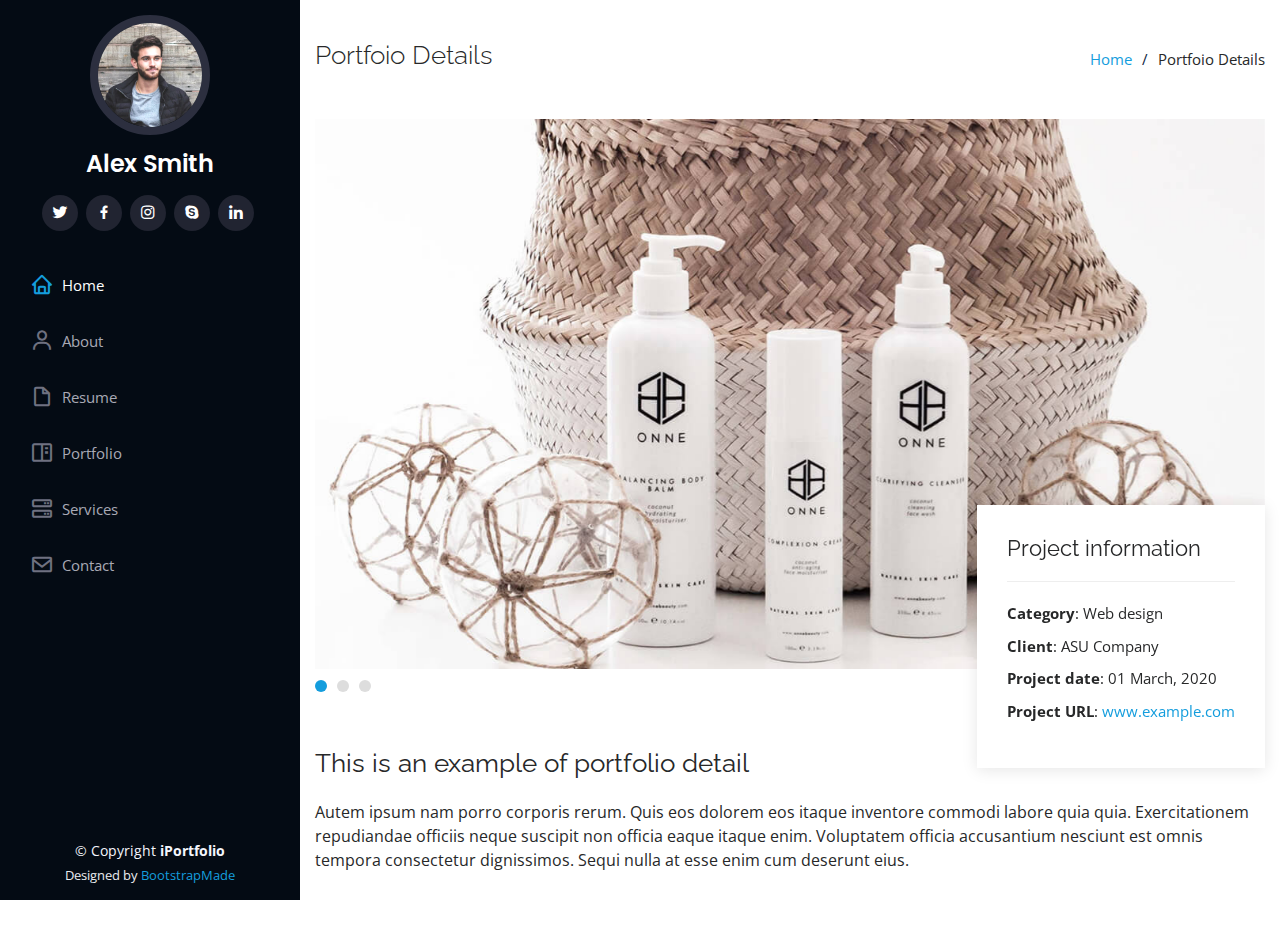
==== portfolio-details.html @ 8ed44d85 "Add files via upload" ====
<!DOCTYPE html>
<html lang="en">

<head>
  <meta charset="utf-8">
  <meta content="width=device-width, initial-scale=1.0" name="viewport">

  <title>Portfolio Details - iPortfolio Bootstrap Template</title>
  <meta content="" name="descriptison">
  <meta content="" name="keywords">

  <!-- Favicons -->
  <link href="assets/img/favicon.png" rel="icon">
  <link href="assets/img/apple-touch-icon.png" rel="apple-touch-icon">

  <!-- Google Fonts -->
  <link href="https://fonts.googleapis.com/css?family=Open+Sans:300,300i,400,400i,600,600i,700,700i|Raleway:300,300i,400,400i,500,500i,600,600i,700,700i|Poppins:300,300i,400,400i,500,500i,600,600i,700,700i" rel="stylesheet">

  <!-- Vendor CSS Files -->
  <link href="assets/vendor/bootstrap/css/bootstrap.min.css" rel="stylesheet">
  <link href="assets/vendor/icofont/icofont.min.css" rel="stylesheet">
  <link href="assets/vendor/boxicons/css/boxicons.min.css" rel="stylesheet">
  <link href="assets/vendor/venobox/venobox.css" rel="stylesheet">
  <link href="assets/vendor/owl.carousel/assets/owl.carousel.min.css" rel="stylesheet">
  <link href="assets/vendor/aos/aos.css" rel="stylesheet">

  <!-- Template Main CSS File -->
  <link href="assets/css/style.css" rel="stylesheet">

  <!-- =======================================================
  * Template Name: iPortfolio - v1.2.1
  * Template URL: https://bootstrapmade.com/iportfolio-bootstrap-portfolio-websites-template/
  * Author: BootstrapMade.com
  * License: https://bootstrapmade.com/license/
  ======================================================== -->
</head>

<body>

  <!-- ======= Mobile nav toggle button ======= -->
  <button type="button" class="mobile-nav-toggle d-xl-none"><i class="icofont-navigation-menu"></i></button>

  <!-- ======= Header ======= -->
  <header id="header">
    <div class="d-flex flex-column">

      <div class="profile">
        <img src="assets/img/profile-img.jpg" alt="" class="img-fluid rounded-circle">
        <h1 class="text-light"><a href="index.html">Alex Smith</a></h1>
        <div class="social-links mt-3 text-center">
          <a href="#" class="twitter"><i class="bx bxl-twitter"></i></a>
          <a href="#" class="facebook"><i class="bx bxl-facebook"></i></a>
          <a href="#" class="instagram"><i class="bx bxl-instagram"></i></a>
          <a href="#" class="google-plus"><i class="bx bxl-skype"></i></a>
          <a href="#" class="linkedin"><i class="bx bxl-linkedin"></i></a>
        </div>
      </div>

      <nav class="nav-menu">
        <ul>
          <li class="active"><a href="index.html"><i class="bx bx-home"></i> <span>Home</span></a></li>
          <li><a href="#about"><i class="bx bx-user"></i> <span>About</span></a></li>
          <li><a href="#resume"><i class="bx bx-file-blank"></i> <span>Resume</span></a></li>
          <li><a href="#portfolio"><i class="bx bx-book-content"></i> Portfolio</a></li>
          <li><a href="#services"><i class="bx bx-server"></i> Services</a></li>
          <li><a href="#contact"><i class="bx bx-envelope"></i> Contact</a></li>

        </ul>
      </nav><!-- .nav-menu -->
      <button type="button" class="mobile-nav-toggle d-xl-none"><i class="icofont-navigation-menu"></i></button>

    </div>
  </header><!-- End Header -->

  <main id="main">

    <!-- ======= Breadcrumbs ======= -->
    <section id="breadcrumbs" class="breadcrumbs">
      <div class="container">

        <div class="d-flex justify-content-between align-items-center">
          <h2>Portfoio Details</h2>
          <ol>
            <li><a href="index.html">Home</a></li>
            <li>Portfoio Details</li>
          </ol>
        </div>

      </div>
    </section><!-- End Breadcrumbs -->

    <!-- ======= Portfolio Details Section ======= -->
    <section id="portfolio-details" class="portfolio-details">
      <div class="container">

        <div class="portfolio-details-container">

          <div class="owl-carousel portfolio-details-carousel">
            <img src="assets/img/portfolio-details-1.jpg" class="img-fluid" alt="">
            <img src="assets/img/portfolio-details-2.jpg" class="img-fluid" alt="">
            <img src="assets/img/portfolio-details-3.jpg" class="img-fluid" alt="">
          </div>

          <div class="portfolio-info">
            <h3>Project information</h3>
            <ul>
              <li><strong>Category</strong>: Web design</li>
              <li><strong>Client</strong>: ASU Company</li>
              <li><strong>Project date</strong>: 01 March, 2020</li>
              <li><strong>Project URL</strong>: <a href="#">www.example.com</a></li>
            </ul>
          </div>

        </div>

        <div class="portfolio-description">
          <h2>This is an example of portfolio detail</h2>
          <p>
            Autem ipsum nam porro corporis rerum. Quis eos dolorem eos itaque inventore commodi labore quia quia. Exercitationem repudiandae officiis neque suscipit non officia eaque itaque enim. Voluptatem officia accusantium nesciunt est omnis tempora consectetur dignissimos. Sequi nulla at esse enim cum deserunt eius.
          </p>
        </div>

      </div>
    </section><!-- End Portfolio Details Section -->

  </main><!-- End #main -->

  <!-- ======= Footer ======= -->
  <footer id="footer">
    <div class="container">
      <div class="copyright">
        &copy; Copyright <strong><span>iPortfolio</span></strong>
      </div>
      <div class="credits">
        <!-- All the links in the footer should remain intact. -->
        <!-- You can delete the links only if you purchased the pro version. -->
        <!-- Licensing information: https://bootstrapmade.com/license/ -->
        <!-- Purchase the pro version with working PHP/AJAX contact form: https://bootstrapmade.com/iportfolio-bootstrap-portfolio-websites-template/ -->
        Designed by <a href="https://bootstrapmade.com/">BootstrapMade</a>
      </div>
    </div>
  </footer><!-- End  Footer -->

  <a href="#" class="back-to-top"><i class="icofont-simple-up"></i></a>

  <!-- Vendor JS Files -->
  <script src="assets/vendor/jquery/jquery.min.js"></script>
  <script src="assets/vendor/bootstrap/js/bootstrap.bundle.min.js"></script>
  <script src="assets/vendor/jquery.easing/jquery.easing.min.js"></script>
  <script src="assets/vendor/php-email-form/validate.js"></script>
  <script src="assets/vendor/waypoints/jquery.waypoints.min.js"></script>
  <script src="assets/vendor/counterup/counterup.min.js"></script>
  <script src="assets/vendor/isotope-layout/isotope.pkgd.min.js"></script>
  <script src="assets/vendor/venobox/venobox.min.js"></script>
  <script src="assets/vendor/owl.carousel/owl.carousel.min.js"></script>
  <script src="assets/vendor/typed.js/typed.min.js"></script>
  <script src="assets/vendor/aos/aos.js"></script>

  <!-- Template Main JS File -->
  <script src="assets/js/main.js"></script>

</body>

</html>
---- assets/vendor/venobox/venobox.css ----
/* ------ venobox.css --------*/
.vbox-overlay *, .vbox-overlay *:before, .vbox-overlay *:after{
    -webkit-backface-visibility: hidden;
    -webkit-box-sizing:border-box;
    -moz-box-sizing:border-box;
    box-sizing:border-box;
}
.vbox-overlay * { 
    -webkit-backface-visibility: visible;
    backface-visibility: visible;
}
.vbox-overlay{
    display: -webkit-flex;
    display: flex;
    -webkit-flex-direction: column;
    flex-direction: column;
    -webkit-justify-content: center;
    justify-content: center;
    -webkit-align-items: center;
    align-items: center;
    position: fixed;
    left: 0;
    top: 0;
    bottom: 0;
    right: 0;
    z-index: 1040;
    -webkit-transform:translateZ(1000px);
    transform: translateZ(1000px);
    transform-style: preserve-3d;
}

/* ----- navigation ----- */
.vbox-title{
    width: 100%;
    height: 40px;
    float: left;
    text-align: center;
    line-height: 28px;
    font-size: 12px;
    padding: 6px 40px;
    overflow: hidden;
    position: fixed;
    display: none;
    left: 0;
    z-index: 1050;
}
.vbox-close{
    cursor: pointer;
    position: fixed;
    top: -1px;
    right: 0;
    width: 50px;
    height: 40px;
    padding: 6px;
    display: block;
    background-position:10px center;
    overflow: hidden;
    font-size: 24px;
    line-height: 1;
    text-align: center;
    z-index: 1050;
}
.vbox-num{
    cursor: pointer;
    position: fixed;
    left: 0;
    height: 40px;
    display: block;
    overflow: hidden;
    line-height: 28px;
    font-size: 12px;
    padding: 6px 10px;
    display: none;
    z-index: 1050;
}
/* ----- navigation ARROWS ----- */
.vbox-next, .vbox-prev{
    position: fixed;
    top: 50%;
    margin-top: -15px;
    overflow: hidden;
    cursor: pointer;
    display: block;
    width: 45px;
    height: 45px;
    z-index: 1050;
}
.vbox-next span, .vbox-prev span{
    position: relative;
    width: 20px;
    height: 20px;
    border: 2px solid transparent;
    border-top-color: #B6B6B6;
    border-right-color: #B6B6B6;
    text-indent: -100px;
    position: absolute;
    top: 8px;
    display: block;
}
.vbox-prev{
    left: 15px;
}
.vbox-next{
    right: 15px;
}
.vbox-prev span{
    left: 10px;
    -ms-transform: rotate(-135deg);
    -webkit-transform: rotate(-135deg);
    transform: rotate(-135deg);
}
.vbox-next span{
    -ms-transform: rotate(45deg);
    -webkit-transform: rotate(45deg);
    transform: rotate(45deg);
    right: 10px;
}
/* ------- inline window ------ */
.vbox-inline{
    width: 420px;
    height: 315px;
    height: 70vh;
    padding: 10px;
    background: #fff;
    margin: 0 auto;
    overflow: auto;
    text-align: left;
}
/* ------- Video & iFrames window ------ */
.venoframe{
    max-width: 100%;
    width: 100%;
    border: none;
    width: 100%;
    height: 260px;
    height: 70vh;
}
.venoframe.vbvid{
    height: 260px;
}
@media (min-width: 768px) {
    .venoframe, .vbox-inline{
        width: 90%;
        height: 360px;
        height: 70vh;
    }
    .venoframe.vbvid{
        width: 640px;
        height: 360px;
    }
}
@media (min-width: 992px) {
    .venoframe, .vbox-inline{
        max-width: 1200px;
        width: 80%;
        height: 540px;
        height: 70vh;
    }
    .venoframe.vbvid{
        width: 960px;
        height: 540px;
    }
}
/* 
Please do NOT edit this part! 
or at least read this note: http://i.imgur.com/7C0ws9e.gif
*/
.vbox-open{
    overflow: hidden;
}
.vbox-container{
    position: absolute;
    left: 0;
    right: 0;
    top: 0;
    bottom: 0;
    overflow-x: hidden;
    overflow-y: scroll;
    overflow-scrolling: touch;
    -webkit-overflow-scrolling: touch;
    z-index: 20;
    max-height: 100%;

}

.vbox-content{
    text-align: center;
    float: left;
    width: 100%;
    position: relative;
    overflow: hidden;
    padding: 20px 4%;
}
.vbox-container img{
    max-width: 100%;
    height: auto;
}
.vbox-figlio{
    box-shadow: 0 0 12px rgba(0,0,0,0.19), 0 6px 6px rgba(0,0,0,0.23);
    max-width: 100%;
    text-align: initial;
}
img.vbox-figlio{
    -webkit-user-select: none;
-khtml-user-select: none;
-moz-user-select: none;
-o-user-select: none;
user-select: none;
}
.vbox-content.swipe-left{
    margin-left: -200px !important;
}
.vbox-content.swipe-right{
    margin-left: 200px !important;
}
.vbox-animated{
    webkit-transition: margin 300ms ease-out;
    transition: margin 300ms ease-out;
}

/* ---------- preloader ----------
 * SPINKIT 
 * http://tobiasahlin.com/spinkit/
-------------------------------- */
.sk-double-bounce,.sk-rotating-plane{width:40px;height:40px;margin:40px auto}.sk-rotating-plane{background-color:#333;-webkit-animation:sk-rotatePlane 1.2s infinite ease-in-out;animation:sk-rotatePlane 1.2s infinite ease-in-out}@-webkit-keyframes sk-rotatePlane{0%{-webkit-transform:perspective(120px) rotateX(0) rotateY(0);transform:perspective(120px) rotateX(0) rotateY(0)}50%{-webkit-transform:perspective(120px) rotateX(-180.1deg) rotateY(0);transform:perspective(120px) rotateX(-180.1deg) rotateY(0)}100%{-webkit-transform:perspective(120px) rotateX(-180deg) rotateY(-179.9deg);transform:perspective(120px) rotateX(-180deg) rotateY(-179.9deg)}}@keyframes sk-rotatePlane{0%{-webkit-transform:perspective(120px) rotateX(0) rotateY(0);transform:perspective(120px) rotateX(0) rotateY(0)}50%{-webkit-transform:perspective(120px) rotateX(-180.1deg) rotateY(0);transform:perspective(120px) rotateX(-180.1deg) rotateY(0)}100%{-webkit-transform:perspective(120px) rotateX(-180deg) rotateY(-179.9deg);transform:perspective(120px) rotateX(-180deg) rotateY(-179.9deg)}}.sk-double-bounce{position:relative}.sk-double-bounce .sk-child{width:100%;height:100%;border-radius:50%;background-color:#333;opacity:.6;position:absolute;top:0;left:0;-webkit-animation:sk-doubleBounce 2s infinite ease-in-out;animation:sk-doubleBounce 2s infinite ease-in-out}.sk-chasing-dots .sk-child,.sk-spinner-pulse,.sk-three-bounce .sk-child{background-color:#333;border-radius:100%}.sk-double-bounce .sk-double-bounce2{-webkit-animation-delay:-1s;animation-delay:-1s}@-webkit-keyframes sk-doubleBounce{0%,100%{-webkit-transform:scale(0);transform:scale(0)}50%{-webkit-transform:scale(1);transform:scale(1)}}@keyframes sk-doubleBounce{0%,100%{-webkit-transform:scale(0);transform:scale(0)}50%{-webkit-transform:scale(1);transform:scale(1)}}.sk-wave{margin:40px auto;width:50px;height:40px;text-align:center;font-size:10px}.sk-wave .sk-rect{background-color:#333;height:100%;width:6px;display:inline-block;-webkit-animation:sk-waveStretchDelay 1.2s infinite ease-in-out;animation:sk-waveStretchDelay 1.2s infinite ease-in-out}.sk-wave .sk-rect1{-webkit-animation-delay:-1.2s;animation-delay:-1.2s}.sk-wave .sk-rect2{-webkit-animation-delay:-1.1s;animation-delay:-1.1s}.sk-wave .sk-rect3{-webkit-animation-delay:-1s;animation-delay:-1s}.sk-wave .sk-rect4{-webkit-animation-delay:-.9s;animation-delay:-.9s}.sk-wave .sk-rect5{-webkit-animation-delay:-.8s;animation-delay:-.8s}@-webkit-keyframes sk-waveStretchDelay{0%,100%,40%{-webkit-transform:scaleY(.4);transform:scaleY(.4)}20%{-webkit-transform:scaleY(1);transform:scaleY(1)}}@keyframes sk-waveStretchDelay{0%,100%,40%{-webkit-transform:scaleY(.4);transform:scaleY(.4)}20%{-webkit-transform:scaleY(1);transform:scaleY(1)}}.sk-wandering-cubes{margin:40px auto;width:40px;height:40px;position:relative}.sk-wandering-cubes .sk-cube{background-color:#333;width:10px;height:10px;position:absolute;top:0;left:0;-webkit-animation:sk-wanderingCube 1.8s ease-in-out -1.8s infinite both;animation:sk-wanderingCube 1.8s ease-in-out -1.8s infinite both}.sk-chasing-dots,.sk-spinner-pulse{width:40px;height:40px;margin:40px auto}.sk-wandering-cubes .sk-cube2{-webkit-animation-delay:-.9s;animation-delay:-.9s}@-webkit-keyframes sk-wanderingCube{0%{-webkit-transform:rotate(0);transform:rotate(0)}25%{-webkit-transform:translateX(30px) rotate(-90deg) scale(.5);transform:translateX(30px) rotate(-90deg) scale(.5)}50%{-webkit-transform:translateX(30px) translateY(30px) rotate(-179deg);transform:translateX(30px) translateY(30px) rotate(-179deg)}50.1%{-webkit-transform:translateX(30px) translateY(30px) rotate(-180deg);transform:translateX(30px) translateY(30px) rotate(-180deg)}75%{-webkit-transform:translateX(0) translateY(30px) rotate(-270deg) scale(.5);transform:translateX(0) translateY(30px) rotate(-270deg) scale(.5)}100%{-webkit-transform:rotate(-360deg);transform:rotate(-360deg)}}@keyframes sk-wanderingCube{0%{-webkit-transform:rotate(0);transform:rotate(0)}25%{-webkit-transform:translateX(30px) rotate(-90deg) scale(.5);transform:translateX(30px) rotate(-90deg) scale(.5)}50%{-webkit-transform:translateX(30px) translateY(30px) rotate(-179deg);transform:translateX(30px) translateY(30px) rotate(-179deg)}50.1%{-webkit-transform:translateX(30px) translateY(30px) rotate(-180deg);transform:translateX(30px) translateY(30px) rotate(-180deg)}75%{-webkit-transform:translateX(0) translateY(30px) rotate(-270deg) scale(.5);transform:translateX(0) translateY(30px) rotate(-270deg) scale(.5)}100%{-webkit-transform:rotate(-360deg);transform:rotate(-360deg)}}.sk-spinner-pulse{-webkit-animation:sk-pulseScaleOut 1s infinite ease-in-out;animation:sk-pulseScaleOut 1s infinite ease-in-out}@-webkit-keyframes sk-pulseScaleOut{0%{-webkit-transform:scale(0);transform:scale(0)}100%{-webkit-transform:scale(1);transform:scale(1);opacity:0}}@keyframes sk-pulseScaleOut{0%{-webkit-transform:scale(0);transform:scale(0)}100%{-webkit-transform:scale(1);transform:scale(1);opacity:0}}.sk-chasing-dots{position:relative;text-align:center;-webkit-animation:sk-chasingDotsRotate 2s infinite linear;animation:sk-chasingDotsRotate 2s infinite linear}.sk-chasing-dots .sk-child{width:60%;height:60%;display:inline-block;position:absolute;top:0;-webkit-animation:sk-chasingDotsBounce 2s infinite ease-in-out;animation:sk-chasingDotsBounce 2s infinite ease-in-out}.sk-chasing-dots .sk-dot2{top:auto;bottom:0;-webkit-animation-delay:-1s;animation-delay:-1s}@-webkit-keyframes sk-chasingDotsRotate{100%{-webkit-transform:rotate(360deg);transform:rotate(360deg)}}@keyframes sk-chasingDotsRotate{100%{-webkit-transform:rotate(360deg);transform:rotate(360deg)}}@-webkit-keyframes sk-chasingDotsBounce{0%,100%{-webkit-transform:scale(0);transform:scale(0)}50%{-webkit-transform:scale(1);transform:scale(1)}}@keyframes sk-chasingDotsBounce{0%,100%{-webkit-transform:scale(0);transform:scale(0)}50%{-webkit-transform:scale(1);transform:scale(1)}}.sk-three-bounce{margin:40px auto;width:80px;text-align:center}.sk-three-bounce .sk-child{width:20px;height:20px;display:inline-block;-webkit-animation:sk-three-bounce 1.4s ease-in-out 0s infinite both;animation:sk-three-bounce 1.4s ease-in-out 0s infinite both}.sk-circle .sk-child:before,.sk-fading-circle .sk-circle:before{display:block;border-radius:100%;content:'';background-color:#333}.sk-three-bounce .sk-bounce1{-webkit-animation-delay:-.32s;animation-delay:-.32s}.sk-three-bounce .sk-bounce2{-webkit-animation-delay:-.16s;animation-delay:-.16s}@-webkit-keyframes sk-three-bounce{0%,100%,80%{-webkit-transform:scale(0);transform:scale(0)}40%{-webkit-transform:scale(1);transform:scale(1)}}@keyframes sk-three-bounce{0%,100%,80%{-webkit-transform:scale(0);transform:scale(0)}40%{-webkit-transform:scale(1);transform:scale(1)}}.sk-circle{margin:40px auto;width:40px;height:40px;position:relative}.sk-circle .sk-child{width:100%;height:100%;position:absolute;left:0;top:0}.sk-circle .sk-child:before{margin:0 auto;width:15%;height:15%;-webkit-animation:sk-circleBounceDelay 1.2s infinite ease-in-out both;animation:sk-circleBounceDelay 1.2s infinite ease-in-out both}.sk-circle .sk-circle2{-webkit-transform:rotate(30deg);-ms-transform:rotate(30deg);transform:rotate(30deg)}.sk-circle .sk-circle3{-webkit-transform:rotate(60deg);-ms-transform:rotate(60deg);transform:rotate(60deg)}.sk-circle .sk-circle4{-webkit-transform:rotate(90deg);-ms-transform:rotate(90deg);transform:rotate(90deg)}.sk-circle .sk-circle5{-webkit-transform:rotate(120deg);-ms-transform:rotate(120deg);transform:rotate(120deg)}.sk-circle .sk-circle6{-webkit-transform:rotate(150deg);-ms-transform:rotate(150deg);transform:rotate(150deg)}.sk-circle .sk-circle7{-webkit-transform:rotate(180deg);-ms-transform:rotate(180deg);transform:rotate(180deg)}.sk-circle .sk-circle8{-webkit-transform:rotate(210deg);-ms-transform:rotate(210deg);transform:rotate(210deg)}.sk-circle .sk-circle9{-webkit-transform:rotate(240deg);-ms-transform:rotate(240deg);transform:rotate(240deg)}.sk-circle .sk-circle10{-webkit-transform:rotate(270deg);-ms-transform:rotate(270deg);transform:rotate(270deg)}.sk-circle .sk-circle11{-webkit-transform:rotate(300deg);-ms-transform:rotate(300deg);transform:rotate(300deg)}.sk-circle .sk-circle12{-webkit-transform:rotate(330deg);-ms-transform:rotate(330deg);transform:rotate(330deg)}.sk-circle .sk-circle2:before{-webkit-animation-delay:-1.1s;animation-delay:-1.1s}.sk-circle .sk-circle3:before{-webkit-animation-delay:-1s;animation-delay:-1s}.sk-circle .sk-circle4:before{-webkit-animation-delay:-.9s;animation-delay:-.9s}.sk-circle .sk-circle5:before{-webkit-animation-delay:-.8s;animation-delay:-.8s}.sk-circle .sk-circle6:before{-webkit-animation-delay:-.7s;animation-delay:-.7s}.sk-circle .sk-circle7:before{-webkit-animation-delay:-.6s;animation-delay:-.6s}.sk-circle .sk-circle8:before{-webkit-animation-delay:-.5s;animation-delay:-.5s}.sk-circle .sk-circle9:before{-webkit-animation-delay:-.4s;animation-delay:-.4s}.sk-circle .sk-circle10:before{-webkit-animation-delay:-.3s;animation-delay:-.3s}.sk-circle .sk-circle11:before{-webkit-animation-delay:-.2s;animation-delay:-.2s}.sk-circle .sk-circle12:before{-webkit-animation-delay:-.1s;animation-delay:-.1s}@-webkit-keyframes sk-circleBounceDelay{0%,100%,80%{-webkit-transform:scale(0);transform:scale(0)}40%{-webkit-transform:scale(1);transform:scale(1)}}@keyframes sk-circleBounceDelay{0%,100%,80%{-webkit-transform:scale(0);transform:scale(0)}40%{-webkit-transform:scale(1);transform:scale(1)}}.sk-cube-grid{width:40px;height:40px;margin:40px auto}.sk-cube-grid .sk-cube{width:33.33%;height:33.33%;background-color:#333;float:left;-webkit-animation:sk-cubeGridScaleDelay 1.3s infinite ease-in-out;animation:sk-cubeGridScaleDelay 1.3s infinite ease-in-out}.sk-cube-grid .sk-cube1{-webkit-animation-delay:.2s;animation-delay:.2s}.sk-cube-grid .sk-cube2{-webkit-animation-delay:.3s;animation-delay:.3s}.sk-cube-grid .sk-cube3{-webkit-animation-delay:.4s;animation-delay:.4s}.sk-cube-grid .sk-cube4{-webkit-animation-delay:.1s;animation-delay:.1s}.sk-cube-grid .sk-cube5{-webkit-animation-delay:.2s;animation-delay:.2s}.sk-cube-grid .sk-cube6{-webkit-animation-delay:.3s;animation-delay:.3s}.sk-cube-grid .sk-cube7{-webkit-animation-delay:0ms;animation-delay:0ms}.sk-cube-grid .sk-cube8{-webkit-animation-delay:.1s;animation-delay:.1s}.sk-cube-grid .sk-cube9{-webkit-animation-delay:.2s;animation-delay:.2s}@-webkit-keyframes sk-cubeGridScaleDelay{0%,100%,70%{-webkit-transform:scale3D(1,1,1);transform:scale3D(1,1,1)}35%{-webkit-transform:scale3D(0,0,1);transform:scale3D(0,0,1)}}@keyframes sk-cubeGridScaleDelay{0%,100%,70%{-webkit-transform:scale3D(1,1,1);transform:scale3D(1,1,1)}35%{-webkit-transform:scale3D(0,0,1);transform:scale3D(0,0,1)}}.sk-fading-circle{margin:40px auto;width:40px;height:40px;position:relative}.sk-fading-circle .sk-circle{width:100%;height:100%;position:absolute;left:0;top:0}.sk-fading-circle .sk-circle:before{margin:0 auto;width:15%;height:15%;-webkit-animation:sk-circleFadeDelay 1.2s infinite ease-in-out both;animation:sk-circleFadeDelay 1.2s infinite ease-in-out both}.sk-fading-circle .sk-circle2{-webkit-transform:rotate(30deg);-ms-transform:rotate(30deg);transform:rotate(30deg)}.sk-fading-circle .sk-circle3{-webkit-transform:rotate(60deg);-ms-transform:rotate(60deg);transform:rotate(60deg)}.sk-fading-circle .sk-circle4{-webkit-transform:rotate(90deg);-ms-transform:rotate(90deg);transform:rotate(90deg)}.sk-fading-circle .sk-circle5{-webkit-transform:rotate(120deg);-ms-transform:rotate(120deg);transform:rotate(120deg)}.sk-fading-circle .sk-circle6{-webkit-transform:rotate(150deg);-ms-transform:rotate(150deg);transform:rotate(150deg)}.sk-fading-circle .sk-circle7{-webkit-transform:rotate(180deg);-ms-transform:rotate(180deg);transform:rotate(180deg)}.sk-fading-circle .sk-circle8{-webkit-transform:rotate(210deg);-ms-transform:rotate(210deg);transform:rotate(210deg)}.sk-fading-circle .sk-circle9{-webkit-transform:rotate(240deg);-ms-transform:rotate(240deg);transform:rotate(240deg)}.sk-fading-circle .sk-circle10{-webkit-transform:rotate(270deg);-ms-transform:rotate(270deg);transform:rotate(270deg)}.sk-fading-circle .sk-circle11{-webkit-transform:rotate(300deg);-ms-transform:rotate(300deg);transform:rotate(300deg)}.sk-fading-circle .sk-circle12{-webkit-transform:rotate(330deg);-ms-transform:rotate(330deg);transform:rotate(330deg)}.sk-fading-circle .sk-circle2:before{-webkit-animation-delay:-1.1s;animation-delay:-1.1s}.sk-fading-circle .sk-circle3:before{-webkit-animation-delay:-1s;animation-delay:-1s}.sk-fading-circle .sk-circle4:before{-webkit-animation-delay:-.9s;animation-delay:-.9s}.sk-fading-circle .sk-circle5:before{-webkit-animation-delay:-.8s;animation-delay:-.8s}.sk-fading-circle .sk-circle6:before{-webkit-animation-delay:-.7s;animation-delay:-.7s}.sk-fading-circle .sk-circle7:before{-webkit-animation-delay:-.6s;animation-delay:-.6s}.sk-fading-circle .sk-circle8:before{-webkit-animation-delay:-.5s;animation-delay:-.5s}.sk-fading-circle .sk-circle9:before{-webkit-animation-delay:-.4s;animation-delay:-.4s}.sk-fading-circle .sk-circle10:before{-webkit-animation-delay:-.3s;animation-delay:-.3s}.sk-fading-circle .sk-circle11:before{-webkit-animation-delay:-.2s;animation-delay:-.2s}.sk-fading-circle .sk-circle12:before{-webkit-animation-delay:-.1s;animation-delay:-.1s}@-webkit-keyframes sk-circleFadeDelay{0%,100%,39%{opacity:0}40%{opacity:1}}@keyframes sk-circleFadeDelay{0%,100%,39%{opacity:0}40%{opacity:1}}.sk-folding-cube{margin:40px auto;width:40px;height:40px;position:relative;-webkit-transform:rotateZ(45deg);transform:rotateZ(45deg)}.sk-folding-cube .sk-cube{float:left;width:50%;height:50%;position:relative;-webkit-transform:scale(1.1);-ms-transform:scale(1.1);transform:scale(1.1)}.sk-folding-cube .sk-cube:before{content:'';position:absolute;top:0;left:0;width:100%;height:100%;background-color:#333;-webkit-animation:sk-foldCubeAngle 2.4s infinite linear both;animation:sk-foldCubeAngle 2.4s infinite linear both;-webkit-transform-origin:100% 100%;-ms-transform-origin:100% 100%;transform-origin:100% 100%}.sk-folding-cube .sk-cube2{-webkit-transform:scale(1.1) rotateZ(90deg);transform:scale(1.1) rotateZ(90deg)}.sk-folding-cube .sk-cube3{-webkit-transform:scale(1.1) rotateZ(180deg);transform:scale(1.1) rotateZ(180deg)}.sk-folding-cube .sk-cube4{-webkit-transform:scale(1.1) rotateZ(270deg);transform:scale(1.1) rotateZ(270deg)}.sk-folding-cube .sk-cube2:before{-webkit-animation-delay:.3s;animation-delay:.3s}.sk-folding-cube .sk-cube3:before{-webkit-animation-delay:.6s;animation-delay:.6s}.sk-folding-cube .sk-cube4:before{-webkit-animation-delay:.9s;animation-delay:.9s}@-webkit-keyframes sk-foldCubeAngle{0%,10%{-webkit-transform:perspective(140px) rotateX(-180deg);transform:perspective(140px) rotateX(-180deg);opacity:0}25%,75%{-webkit-transform:perspective(140px) rotateX(0);transform:perspective(140px) rotateX(0);opacity:1}100%,90%{-webkit-transform:perspective(140px) rotateY(180deg);transform:perspective(140px) rotateY(180deg);opacity:0}}@keyframes sk-foldCubeAngle{0%,10%{-webkit-transform:perspective(140px) rotateX(-180deg);transform:perspective(140px) rotateX(-180deg);opacity:0}25%,75%{-webkit-transform:perspective(140px) rotateX(0);transform:perspective(140px) rotateX(0);opacity:1}100%,90%{-webkit-transform:perspective(140px) rotateY(180deg);transform:perspective(140px) rotateY(180deg);opacity:0}}
---- assets/css/style.css ----
/**
* Template Name: iPortfolio - v1.2.1
* Template URL: https://bootstrapmade.com/iportfolio-bootstrap-portfolio-websites-template/
* Author: BootstrapMade.com
* License: https://bootstrapmade.com/license/
*/

/*--------------------------------------------------------------
# General
--------------------------------------------------------------*/
body {
  font-family: "Open Sans", sans-serif;
  color: #272829;
}

a {
  color: #149ddd;
}

a:hover {
  color: #37b3ed;
  text-decoration: none;
}

h1, h2, h3, h4, h5, h6 {
  font-family: "Raleway", sans-serif;
}

/*--------------------------------------------------------------
# Back to top button
--------------------------------------------------------------*/
.back-to-top {
  position: fixed;
  display: none;
  width: 40px;
  height: 40px;
  border-radius: 50px;
  right: 15px;
  bottom: 15px;
  background: #149ddd;
  color: #fff;
  transition: display 0.5s ease-in-out;
  z-index: 99999;
}

.back-to-top i {
  font-size: 24px;
  position: absolute;
  top: 7px;
  left: 8px;
}

.back-to-top:hover {
  color: #fff;
  background: #2eafec;
  transition: background 0.2s ease-in-out;
}

/*--------------------------------------------------------------
# Header
--------------------------------------------------------------*/
#header {
  position: fixed;
  top: 0;
  left: 0;
  bottom: 0;
  width: 300px;
  transition: all ease-in-out 0.5s;
  z-index: 9997;
  transition: all 0.5s;
  padding: 0 15px;
  background: #040b14;
  overflow-y: auto;
}

#header .profile img {
  margin: 15px auto;
  display: block;
  width: 120px;
  border: 8px solid #2c2f3f;
}

#header .profile h1 {
  font-size: 24px;
  margin: 0;
  padding: 0;
  font-weight: 600;
  -moz-text-align-last: center;
  text-align-last: center;
  font-family: "Poppins", sans-serif;
}

#header .profile h1 a, #header .profile h1 a:hover {
  color: #fff;
  text-decoration: none;
}

#header .profile .social-links a {
  font-size: 18px;
  display: inline-block;
  background: #212431;
  color: #fff;
  line-height: 1;
  padding: 8px 0;
  margin-right: 4px;
  border-radius: 50%;
  text-align: center;
  width: 36px;
  height: 36px;
  transition: 0.3s;
}

#header .profile .social-links a:hover {
  background: #149ddd;
  color: #fff;
  text-decoration: none;
}

#main {
  margin-left: 300px;
}

@media (max-width: 1199px) {
  #header {
    left: -300px;
  }
  #main {
    margin-left: 0;
  }
}

/*--------------------------------------------------------------
# Navigation Menu
--------------------------------------------------------------*/
/* Desktop Navigation */
.nav-menu {
  padding-top: 30px;
}

.nav-menu * {
  margin: 0;
  padding: 0;
  list-style: none;
}

.nav-menu > ul > li {
  position: relative;
  white-space: nowrap;
}

.nav-menu a {
  display: flex;
  align-items: center;
  color: #a8a9b4;
  padding: 12px 15px;
  margin-bottom: 8px;
  transition: 0.3s;
  font-size: 15px;
}

.nav-menu a i {
  font-size: 24px;
  padding-right: 8px;
  color: #6f7180;
}

.nav-menu a:hover, .nav-menu .active > a, .nav-menu li:hover > a {
  text-decoration: none;
  color: #fff;
}

.nav-menu a:hover i, .nav-menu .active > a i, .nav-menu li:hover > a i {
  color: #149ddd;
}

/* Mobile Navigation */
.mobile-nav-toggle {
  position: fixed;
  right: 15px;
  top: 15px;
  z-index: 9998;
  border: 0;
  background: none;
  font-size: 24px;
  transition: all 0.4s;
  outline: none !important;
  line-height: 1;
  cursor: pointer;
  text-align: right;
}

.mobile-nav-toggle i {
  color: #149ddd;
}

.mobile-nav-active {
  overflow: hidden;
}

.mobile-nav-active #header {
  left: 0;
}

.mobile-nav-active .mobile-nav-toggle i {
  color: #fff;
}

/*--------------------------------------------------------------
# Hero Section
--------------------------------------------------------------*/
#hero {
  width: 100%;
  height: 100vh;
  background: url("../img/mybg-img3.png") center center;
  background-size: cover;
}

#hero:before {
  content: "";
  background: rgba(32, 109, 216, 0.3);
  position: absolute;
  bottom: 0;
  top: 0;
  left: 0;
  right: 0;
  z-index: 1;
}

#hero .hero-container {
  position: relative;
  z-index: 2;
  min-width: 300px;
}

#hero h1 {
  margin: 0 0 10px 0;
  font-size: 64px;
  font-weight: 700;
  line-height: 56px;
  color: #fff;
}

#hero p {
  color: #fff;
  margin-bottom: 50px;
  font-size: 26px;
  font-family: "Poppins", sans-serif;
}

#hero p span {
  color: #fff;
  padding-bottom: 4px;
  letter-spacing: 1px;
  border-bottom: 3px solid #149ddd;
}

@media (min-width: 1024px) {
  #hero {
    background-attachment: fixed;
  }
}

@media (max-width: 768px) {
  #hero h1 {
    font-size: 28px;
    line-height: 36px;
  }
  #hero h2 {
    font-size: 18px;
    line-height: 24px;
    margin-bottom: 30px;
  }
}

/*--------------------------------------------------------------
# Sections General
--------------------------------------------------------------*/
section {
  padding: 60px 0;
  overflow: hidden;
}

.section-bg {
  background: #f5f8fd;
}

.section-title {
  padding-bottom: 30px;
}

.section-title h2 {
  font-size: 32px;
  font-weight: bold;
  margin-bottom: 20px;
  padding-bottom: 20px;
  position: relative;
  color: #173b6c;
}

.section-title h2::after {
  content: '';
  position: absolute;
  display: block;
  width: 50px;
  height: 3px;
  background: #149ddd;
  bottom: 0;
  left: 0;
}

.section-title p {
  margin-bottom: 0;
}

/*--------------------------------------------------------------
# About
--------------------------------------------------------------*/
.about .content h3 {
  font-weight: 700;
  font-size: 26px;
  color: #173b6c;
}

.about .content ul {
  list-style: none;
  padding: 0;
}

.about .content ul li {
  padding-bottom: 10px;
}

.about .content ul i {
  font-size: 20px;
  padding-right: 2px;
  color: #149ddd;
}

.about .content p:last-child {
  margin-bottom: 0;
}

/*--------------------------------------------------------------
# Facts
--------------------------------------------------------------*/
.facts {
  padding-bottom: 30px;
}

.facts .count-box {
  padding: 30px;
  width: 100%;
}

.facts .count-box i {
  display: block;
  font-size: 44px;
  color: #149ddd;
  float: left;
}

.facts .count-box span {
  font-size: 48px;
  line-height: 40px;
  display: block;
  font-weight: 700;
  color: #050d18;
  margin-left: 20px;
}

.facts .count-box p {
  padding: 15px 0 0 0;
  margin: 0 0 0 60px;
  font-family: "Raleway", sans-serif;
  font-size: 14px;
  color: #122f57;
}

.facts .count-box a {
  font-weight: 600;
  display: block;
  margin-top: 20px;
  color: #122f57;
  font-size: 15px;
  font-family: "Poppins", sans-serif;
  transition: ease-in-out 0.3s;
}

.facts .count-box a:hover {
  color: #1f5297;
}

/*--------------------------------------------------------------
# Akills
--------------------------------------------------------------*/
.skills .progress {
  height: 50px;
  display: block;
  background: none;
}

.skills .progress .skill {
  padding: 0;
  margin: 0 0 6px 0;
  text-transform: uppercase;
  display: block;
  font-weight: 600;
  font-family: "Poppins", sans-serif;
  color: #050d18;
}

.skills .progress .skill .val {
  float: right;
  font-style: normal;
}

.skills .progress-bar-wrap {
  background: #dce8f8;
}

.skills .progress-bar {
  width: 1px;
  height: 10px;
  transition: .9s;
  background-color: #149ddd;
}

/*--------------------------------------------------------------
# Resume
--------------------------------------------------------------*/
.resume .resume-title {
  font-size: 26px;
  font-weight: 700;
  margin-top: 20px;
  margin-bottom: 20px;
  color: #050d18;
}

.resume .resume-item {
  padding: 0 0 20px 20px;
  margin-top: -2px;
  border-left: 2px solid #1f5297;
  position: relative;
}

.resume .resume-item h4 {
  line-height: 18px;
  font-size: 18px;
  font-weight: 600;
  text-transform: uppercase;
  font-family: "Poppins", sans-serif;
  color: #050d18;
  margin-bottom: 10px;
}

.resume .resume-item h5 {
  font-size: 16px;
  background: #e4edf9;
  padding: 5px 15px;
  display: inline-block;
  font-weight: 600;
  margin-bottom: 10px;
}

.resume .resume-item ul {
  padding-left: 20px;
}

.resume .resume-item ul li {
  padding-bottom: 10px;
}

.resume .resume-item:last-child {
  padding-bottom: 0;
}

.resume .resume-item::before {
  content: "";
  position: absolute;
  width: 16px;
  height: 16px;
  border-radius: 50px;
  left: -9px;
  top: 0;
  background: #fff;
  border: 2px solid #1f5297;
}

/*--------------------------------------------------------------
# Portfolio
--------------------------------------------------------------*/
.portfolio .portfolio-item {
  margin-bottom: 30px;
}

.portfolio #portfolio-flters {
  padding: 0;
  margin: 0 auto 35px auto;
  list-style: none;
  text-align: center;
  background: #fff;
  border-radius: 50px;
  padding: 2px 15px;
}

.portfolio #portfolio-flters li {
  cursor: pointer;
  display: inline-block;
  padding: 10px 15px 8px 15px;
  font-size: 14px;
  font-weight: 600;
  line-height: 1;
  text-transform: uppercase;
  color: #272829;
  margin-bottom: 5px;
  transition: all 0.3s ease-in-out;
}

.portfolio #portfolio-flters li:hover, .portfolio #portfolio-flters li.filter-active {
  color: #149ddd;
}

.portfolio #portfolio-flters li:last-child {
  margin-right: 0;
}

.portfolio .portfolio-wrap {
  transition: 0.3s;
  position: relative;
  overflow: hidden;
  z-index: 1;
}

.portfolio .portfolio-wrap::before {
  content: "";
  background: rgba(255, 255, 255, 0.5);
  position: absolute;
  left: 0;
  right: 0;
  top: 0;
  bottom: 0;
  transition: all ease-in-out 0.3s;
  z-index: 2;
  opacity: 0;
}

.portfolio .portfolio-wrap .portfolio-links {
  opacity: 1;
  left: 0;
  right: 0;
  bottom: -60px;
  z-index: 3;
  position: absolute;
  transition: all ease-in-out 0.3s;
  display: flex;
  justify-content: center;
}

.portfolio .portfolio-wrap .portfolio-links a {
  color: #fff;
  font-size: 28px;
  text-align: center;
  background: rgba(20, 157, 221, 0.75);
  transition: 0.3s;
  width: 50%;
}

.portfolio .portfolio-wrap .portfolio-links a:hover {
  background: rgba(20, 157, 221, 0.95);
}

.portfolio .portfolio-wrap .portfolio-links a + a {
  border-left: 1px solid #37b3ed;
}

.portfolio .portfolio-wrap:hover::before {
  top: 0;
  left: 0;
  right: 0;
  bottom: 0;
  opacity: 1;
}

.portfolio .portfolio-wrap:hover .portfolio-links {
  opacity: 1;
  bottom: 0;
}

/*--------------------------------------------------------------
# Services
--------------------------------------------------------------*/
.services .icon-box {
  margin-bottom: 20px;
}

.services .icon {
  float: left;
  display: flex;
  align-items: center;
  justify-content: center;
  width: 54px;
  height: 54px;
  background: #149ddd;
  border-radius: 50%;
  transition: 0.5s;
  border: 1px solid #149ddd;
}

.services .icon i {
  color: #fff;
  font-size: 24px;
}

.services .icon-box:hover .icon {
  background: #fff;
}

.services .icon-box:hover .icon i {
  color: #149ddd;
}

.services .title {
  margin-left: 80px;
  font-weight: 700;
  margin-bottom: 15px;
  font-size: 18px;
}

.services .title a {
  color: #343a40;
}

.services .title a:hover {
  color: #149ddd;
}

.services .description {
  margin-left: 80px;
  line-height: 24px;
  font-size: 14px;
}

/*--------------------------------------------------------------
# Testimonials
--------------------------------------------------------------*/
.testimonials .testimonial-item {
  box-sizing: content-box;
  text-align: center;
  min-height: 320px;
}

.testimonials .testimonial-item .testimonial-img {
  width: 90px;
  border-radius: 50%;
  margin: 0 auto;
}

.testimonials .testimonial-item h3 {
  font-size: 18px;
  font-weight: bold;
  margin: 10px 0 5px 0;
  color: #111;
}

.testimonials .testimonial-item h4 {
  font-size: 14px;
  color: #999;
  margin: 0;
}

.testimonials .testimonial-item .quote-icon-left, .testimonials .testimonial-item .quote-icon-right {
  color: #c3e8fa;
  font-size: 26px;
}

.testimonials .testimonial-item .quote-icon-left {
  display: inline-block;
  left: -5px;
  position: relative;
}

.testimonials .testimonial-item .quote-icon-right {
  display: inline-block;
  right: -5px;
  position: relative;
  top: 10px;
}

.testimonials .testimonial-item p {
  font-style: italic;
  margin: 0 15px 15px 15px;
  padding: 20px;
  background: #fff;
  position: relative;
  margin-bottom: 35px;
  border-radius: 6px;
  box-shadow: 0px 2px 15px rgba(0, 0, 0, 0.1);
}

.testimonials .testimonial-item p::after {
  content: "";
  width: 0;
  height: 0;
  border-top: 20px solid #fff;
  border-right: 20px solid transparent;
  border-left: 20px solid transparent;
  position: absolute;
  bottom: -20px;
  left: calc(50% - 20px);
}

.testimonials .owl-nav, .testimonials .owl-dots {
  margin-top: 5px;
  text-align: center;
}

.testimonials .owl-dot {
  display: inline-block;
  margin: 0 5px;
  width: 12px;
  height: 12px;
  border-radius: 50%;
  background-color: #ddd !important;
}

.testimonials .owl-dot.active {
  background-color: #149ddd !important;
}

@media (max-width: 767px) {
  .testimonials {
    margin: 30px 10px;
  }
}

/*--------------------------------------------------------------
# Contact
--------------------------------------------------------------*/
.contact {
  padding-bottom: 130px;
}

.contact .info {
  padding: 30px;
  background: #fff;
  width: 100%;
  box-shadow: 0 0 24px 0 rgba(0, 0, 0, 0.12);
}

.contact .info i {
  font-size: 20px;
  color: #149ddd;
  float: left;
  width: 44px;
  height: 44px;
  background: #dff3fc;
  display: flex;
  justify-content: center;
  align-items: center;
  border-radius: 50px;
  transition: all 0.3s ease-in-out;
}

.contact .info h4 {
  padding: 0 0 0 60px;
  font-size: 22px;
  font-weight: 600;
  margin-bottom: 5px;
  color: #050d18;
}

.contact .info p {
  padding: 0 0 10px 60px;
  margin-bottom: 20px;
  font-size: 14px;
  color: #173b6c;
}

.contact .info .email p {
  padding-top: 5px;
}

.contact .info .social-links {
  padding-left: 60px;
}

.contact .info .social-links a {
  font-size: 18px;
  display: inline-block;
  background: #333;
  color: #fff;
  line-height: 1;
  padding: 8px 0;
  border-radius: 50%;
  text-align: center;
  width: 36px;
  height: 36px;
  transition: 0.3s;
  margin-right: 10px;
}

.contact .info .social-links a:hover {
  background: #149ddd;
  color: #fff;
}

.contact .info .email:hover i, .contact .info .address:hover i, .contact .info .phone:hover i {
  background: #149ddd;
  color: #fff;
}

.contact .php-email-form {
  width: 100%;
  padding: 30px;
  background: #fff;
  box-shadow: 0 0 24px 0 rgba(0, 0, 0, 0.12);
}

.contact .php-email-form .form-group {
  padding-bottom: 8px;
}

.contact .php-email-form .validate {
  display: none;
  color: red;
  margin: 0 0 15px 0;
  font-weight: 400;
  font-size: 13px;
}

.contact .php-email-form .error-message {
  display: none;
  color: #fff;
  background: #ed3c0d;
  text-align: center;
  padding: 15px;
  font-weight: 600;
}

.contact .php-email-form .sent-message {
  display: none;
  color: #fff;
  background: #18d26e;
  text-align: center;
  padding: 15px;
  font-weight: 600;
}

.contact .php-email-form .loading {
  display: none;
  background: #fff;
  text-align: center;
  padding: 15px;
}

.contact .php-email-form .loading:before {
  content: "";
  display: inline-block;
  border-radius: 50%;
  width: 24px;
  height: 24px;
  margin: 0 10px -6px 0;
  border: 3px solid #18d26e;
  border-top-color: #eee;
  -webkit-animation: animate-loading 1s linear infinite;
  animation: animate-loading 1s linear infinite;
}

.contact .php-email-form input, .contact .php-email-form textarea {
  border-radius: 0;
  box-shadow: none;
  font-size: 14px;
}

.contact .php-email-form input {
  height: 44px;
}

.contact .php-email-form textarea {
  padding: 10px 12px;
}

.contact .php-email-form button[type="submit"] {
  background: #149ddd;
  border: 0;
  padding: 10px 24px;
  color: #fff;
  transition: 0.4s;
  border-radius: 4px;
}

.contact .php-email-form button[type="submit"]:hover {
  background: #37b3ed;
}

@-webkit-keyframes animate-loading {
  0% {
    transform: rotate(0deg);
  }
  100% {
    transform: rotate(360deg);
  }
}

@keyframes animate-loading {
  0% {
    transform: rotate(0deg);
  }
  100% {
    transform: rotate(360deg);
  }
}

/*--------------------------------------------------------------
# Breadcrumbs
--------------------------------------------------------------*/
.breadcrumbs {
  padding: 40px 0;
}

.breadcrumbs h2 {
  font-size: 26px;
  font-weight: 300;
}

.breadcrumbs ol {
  display: flex;
  flex-wrap: wrap;
  list-style: none;
  padding: 0;
  margin: 0;
  font-size: 15px;
}

.breadcrumbs ol li + li {
  padding-left: 10px;
}

.breadcrumbs ol li + li::before {
  display: inline-block;
  padding-right: 10px;
  color: #0e2442;
  content: "/";
}

@media (max-width: 768px) {
  .breadcrumbs .d-flex {
    display: block !important;
  }
  .breadcrumbs ol {
    display: block;
  }
  .breadcrumbs ol li {
    display: inline-block;
  }
}

/*--------------------------------------------------------------
# Portfolio Details
--------------------------------------------------------------*/
.portfolio-details {
  padding-top: 0;
}

.portfolio-details .portfolio-details-container {
  position: relative;
}

.portfolio-details .portfolio-details-carousel {
  position: relative;
  z-index: 1;
}

.portfolio-details .portfolio-details-carousel .owl-nav, .portfolio-details .portfolio-details-carousel .owl-dots {
  margin-top: 5px;
  text-align: left;
}

.portfolio-details .portfolio-details-carousel .owl-dot {
  display: inline-block;
  margin: 0 10px 0 0;
  width: 12px;
  height: 12px;
  border-radius: 50%;
  background-color: #ddd !important;
}

.portfolio-details .portfolio-details-carousel .owl-dot.active {
  background-color: #149ddd !important;
}

.portfolio-details .portfolio-info {
  padding: 30px;
  position: absolute;
  right: 0;
  bottom: -70px;
  background: #fff;
  box-shadow: 0px 2px 15px rgba(0, 0, 0, 0.1);
  z-index: 2;
}

.portfolio-details .portfolio-info h3 {
  font-size: 22px;
  font-weight: 400;
  margin-bottom: 20px;
  padding-bottom: 20px;
  border-bottom: 1px solid #eee;
}

.portfolio-details .portfolio-info ul {
  list-style: none;
  padding: 0;
  font-size: 15px;
}

.portfolio-details .portfolio-info ul li + li {
  margin-top: 10px;
}

.portfolio-details .portfolio-description {
  padding-top: 50px;
}

.portfolio-details .portfolio-description h2 {
  width: 50%;
  font-size: 26px;
  font-weight: 400;
  margin-bottom: 20px;
}

.portfolio-details .portfolio-description p {
  padding: 0;
}

@media (max-width: 768px) {
  .portfolio-details .portfolio-description h2 {
    width: 100%;
  }
  .portfolio-details .portfolio-info {
    position: static;
    margin-top: 30px;
  }
}

/*--------------------------------------------------------------
# Footer
--------------------------------------------------------------*/
#footer {
  padding: 15px;
  color: #f4f6fd;
  font-size: 14px;
  position: fixed;
  left: 0;
  bottom: 0;
  width: 300px;
  z-index: 9999;
  background: #040b14;
}

#footer .copyright {
  text-align: center;
}

#footer .credits {
  padding-top: 5px;
  text-align: center;
  font-size: 13px;
  color: #eaebf0;
}

@media (max-width: 1199px) {
  #footer {
    position: static;
    width: auto;
    padding-right: 20px 15px;
  }
}
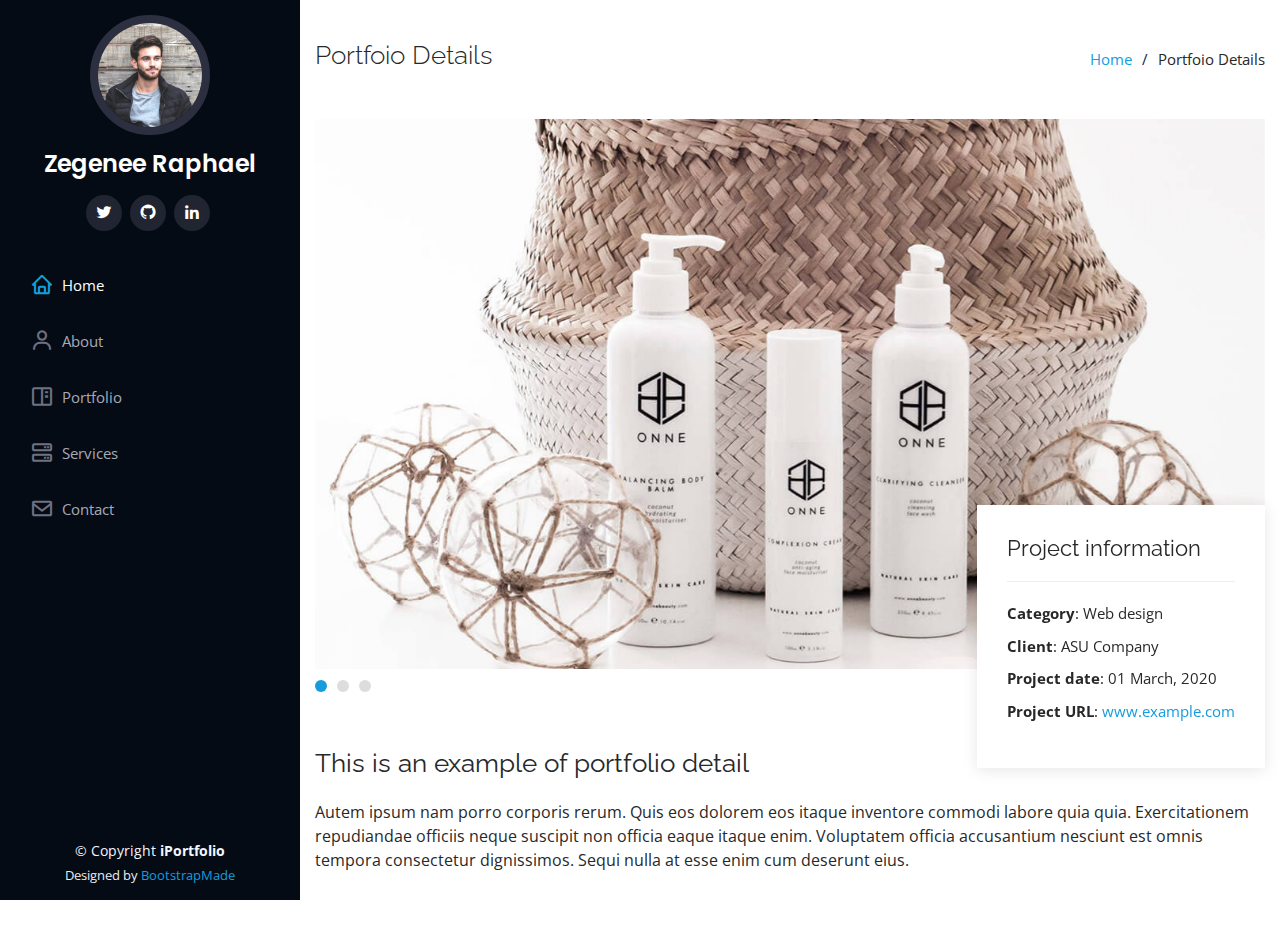
==== commit 46d02f08: "Add files via upload" ====
--- a/portfolio-details.html
+++ b/portfolio-details.html
@@ -1,164 +1,214 @@
 <!DOCTYPE html>
 <html lang="en">
-
-<head>
-  <meta charset="utf-8">
-  <meta content="width=device-width, initial-scale=1.0" name="viewport">
-
-  <title>Portfolio Details - iPortfolio Bootstrap Template</title>
-  <meta content="" name="descriptison">
-  <meta content="" name="keywords">
-
-  <!-- Favicons -->
-  <link href="assets/img/favicon.png" rel="icon">
-  <link href="assets/img/apple-touch-icon.png" rel="apple-touch-icon">
-
-  <!-- Google Fonts -->
-  <link href="https://fonts.googleapis.com/css?family=Open+Sans:300,300i,400,400i,600,600i,700,700i|Raleway:300,300i,400,400i,500,500i,600,600i,700,700i|Poppins:300,300i,400,400i,500,500i,600,600i,700,700i" rel="stylesheet">
-
-  <!-- Vendor CSS Files -->
-  <link href="assets/vendor/bootstrap/css/bootstrap.min.css" rel="stylesheet">
-  <link href="assets/vendor/icofont/icofont.min.css" rel="stylesheet">
-  <link href="assets/vendor/boxicons/css/boxicons.min.css" rel="stylesheet">
-  <link href="assets/vendor/venobox/venobox.css" rel="stylesheet">
-  <link href="assets/vendor/owl.carousel/assets/owl.carousel.min.css" rel="stylesheet">
-  <link href="assets/vendor/aos/aos.css" rel="stylesheet">
-
-  <!-- Template Main CSS File -->
-  <link href="assets/css/style.css" rel="stylesheet">
-
-  <!-- =======================================================
+  <head>
+    <meta charset="utf-8" />
+    <meta content="width=device-width, initial-scale=1.0" name="viewport" />
+
+    <title>Portfolio Details - iPortfolio Bootstrap Template</title>
+    <meta content="" name="descriptison" />
+    <meta content="" name="keywords" />
+
+    <!-- Favicons -->
+    <link href="assets/img/favicon.png" rel="icon" />
+    <link href="assets/img/apple-touch-icon.png" rel="apple-touch-icon" />
+
+    <!-- Google Fonts -->
+    <link
+      href="https://fonts.googleapis.com/css?family=Open+Sans:300,300i,400,400i,600,600i,700,700i|Raleway:300,300i,400,400i,500,500i,600,600i,700,700i|Poppins:300,300i,400,400i,500,500i,600,600i,700,700i"
+      rel="stylesheet"
+    />
+
+    <!-- Vendor CSS Files -->
+    <link
+      href="assets/vendor/bootstrap/css/bootstrap.min.css"
+      rel="stylesheet"
+    />
+    <link href="assets/vendor/icofont/icofont.min.css" rel="stylesheet" />
+    <link href="assets/vendor/boxicons/css/boxicons.min.css" rel="stylesheet" />
+    <link href="assets/vendor/venobox/venobox.css" rel="stylesheet" />
+    <link
+      href="assets/vendor/owl.carousel/assets/owl.carousel.min.css"
+      rel="stylesheet"
+    />
+    <link href="assets/vendor/aos/aos.css" rel="stylesheet" />
+
+    <!-- Template Main CSS File -->
+    <link href="assets/css/style.css" rel="stylesheet" />
+
+    <!-- =======================================================
   * Template Name: iPortfolio - v1.2.1
   * Template URL: https://bootstrapmade.com/iportfolio-bootstrap-portfolio-websites-template/
   * Author: BootstrapMade.com
   * License: https://bootstrapmade.com/license/
   ======================================================== -->
-</head>
-
-<body>
-
-  <!-- ======= Mobile nav toggle button ======= -->
-  <button type="button" class="mobile-nav-toggle d-xl-none"><i class="icofont-navigation-menu"></i></button>
-
-  <!-- ======= Header ======= -->
-  <header id="header">
-    <div class="d-flex flex-column">
-
-      <div class="profile">
-        <img src="assets/img/profile-img.jpg" alt="" class="img-fluid rounded-circle">
-        <h1 class="text-light"><a href="index.html">Alex Smith</a></h1>
-        <div class="social-links mt-3 text-center">
-          <a href="#" class="twitter"><i class="bx bxl-twitter"></i></a>
-          <a href="#" class="facebook"><i class="bx bxl-facebook"></i></a>
-          <a href="#" class="instagram"><i class="bx bxl-instagram"></i></a>
-          <a href="#" class="google-plus"><i class="bx bxl-skype"></i></a>
-          <a href="#" class="linkedin"><i class="bx bxl-linkedin"></i></a>
-        </div>
+  </head>
+
+  <body>
+    <!-- ======= Mobile nav toggle button ======= -->
+    <button type="button" class="mobile-nav-toggle d-xl-none">
+      <i class="icofont-navigation-menu"></i>
+    </button>
+
+    <!-- ======= Header ======= -->
+    <header id="header">
+      <div class="d-flex flex-column">
+        <div class="profile">
+          <img
+            src="assets/img/profile-img.jpg"
+            alt=""
+            class="img-fluid rounded-circle"
+          />
+          <h1 class="text-light"><a href="index.html">Zegenee Raphael</a></h1>
+          <div class="social-links mt-3 text-center">
+            <a href="https://twitter.com/zegyraph" class="twitter"
+              ><i class="bx bxl-twitter"></i
+            ></a>
+            <a href="https://github.com/ZeggyRaph" class="github"
+              ><i class="bx bxl-github"></i
+            ></a>
+            <a
+              href="https://www.linkedin.com/in/raphael-zegenee-2753a11a2/"
+              class="linkedin"
+              ><i class="bx bxl-linkedin"></i
+            ></a>
+          </div>
+        </div>
+
+        <nav class="nav-menu">
+          <ul>
+            <li class="active">
+              <a href="index.html"
+                ><i class="bx bx-home"></i> <span>Home</span></a
+              >
+            </li>
+            <li>
+              <a href="#about"><i class="bx bx-user"></i> <span>About</span></a>
+            </li>
+            <!---  <li>
+             <a href="#resume"
+                ><i class="bx bx-file-blank"></i> <span>Resume</span></a
+              >
+            </li>-->
+            <li>
+              <a href="#portfolio"
+                ><i class="bx bx-book-content"></i> Portfolio</a
+              >
+            </li>
+            <li>
+              <a href="#services"><i class="bx bx-server"></i> Services</a>
+            </li>
+            <li>
+              <a href="#contact"><i class="bx bx-envelope"></i> Contact</a>
+            </li>
+          </ul>
+        </nav>
+        <!-- .nav-menu -->
+        <button type="button" class="mobile-nav-toggle d-xl-none">
+          <i class="icofont-navigation-menu"></i>
+        </button>
       </div>
-
-      <nav class="nav-menu">
-        <ul>
-          <li class="active"><a href="index.html"><i class="bx bx-home"></i> <span>Home</span></a></li>
-          <li><a href="#about"><i class="bx bx-user"></i> <span>About</span></a></li>
-          <li><a href="#resume"><i class="bx bx-file-blank"></i> <span>Resume</span></a></li>
-          <li><a href="#portfolio"><i class="bx bx-book-content"></i> Portfolio</a></li>
-          <li><a href="#services"><i class="bx bx-server"></i> Services</a></li>
-          <li><a href="#contact"><i class="bx bx-envelope"></i> Contact</a></li>
-
-        </ul>
-      </nav><!-- .nav-menu -->
-      <button type="button" class="mobile-nav-toggle d-xl-none"><i class="icofont-navigation-menu"></i></button>
-
-    </div>
-  </header><!-- End Header -->
-
-  <main id="main">
-
-    <!-- ======= Breadcrumbs ======= -->
-    <section id="breadcrumbs" class="breadcrumbs">
+    </header>
+    <!-- End Header -->
+
+    <main id="main">
+      <!-- ======= Breadcrumbs ======= -->
+      <section id="breadcrumbs" class="breadcrumbs">
+        <div class="container">
+          <div class="d-flex justify-content-between align-items-center">
+            <h2>Portfoio Details</h2>
+            <ol>
+              <li><a href="index.html">Home</a></li>
+              <li>Portfoio Details</li>
+            </ol>
+          </div>
+        </div>
+      </section>
+      <!-- End Breadcrumbs -->
+
+      <!-- ======= Portfolio Details Section ======= -->
+      <section id="portfolio-details" class="portfolio-details">
+        <div class="container">
+          <div class="portfolio-details-container">
+            <div class="owl-carousel portfolio-details-carousel">
+              <img
+                src="assets/img/portfolio-details-1.jpg"
+                class="img-fluid"
+                alt=""
+              />
+              <img
+                src="assets/img/portfolio-details-2.jpg"
+                class="img-fluid"
+                alt=""
+              />
+              <img
+                src="assets/img/portfolio-details-3.jpg"
+                class="img-fluid"
+                alt=""
+              />
+            </div>
+
+            <div class="portfolio-info">
+              <h3>Project information</h3>
+              <ul>
+                <li><strong>Category</strong>: Web design</li>
+                <li><strong>Client</strong>: ASU Company</li>
+                <li><strong>Project date</strong>: 01 March, 2020</li>
+                <li>
+                  <strong>Project URL</strong>: <a href="#">www.example.com</a>
+                </li>
+              </ul>
+            </div>
+          </div>
+
+          <div class="portfolio-description">
+            <h2>This is an example of portfolio detail</h2>
+            <p>
+              Autem ipsum nam porro corporis rerum. Quis eos dolorem eos itaque
+              inventore commodi labore quia quia. Exercitationem repudiandae
+              officiis neque suscipit non officia eaque itaque enim. Voluptatem
+              officia accusantium nesciunt est omnis tempora consectetur
+              dignissimos. Sequi nulla at esse enim cum deserunt eius.
+            </p>
+          </div>
+        </div>
+      </section>
+      <!-- End Portfolio Details Section -->
+    </main>
+    <!-- End #main -->
+
+    <!-- ======= Footer ======= -->
+    <footer id="footer">
       <div class="container">
-
-        <div class="d-flex justify-content-between align-items-center">
-          <h2>Portfoio Details</h2>
-          <ol>
-            <li><a href="index.html">Home</a></li>
-            <li>Portfoio Details</li>
-          </ol>
-        </div>
-
+        <div class="copyright">
+          &copy; Copyright <strong><span>iPortfolio</span></strong>
+        </div>
+        <div class="credits">
+          <!-- All the links in the footer should remain intact. -->
+          <!-- You can delete the links only if you purchased the pro version. -->
+          <!-- Licensing information: https://bootstrapmade.com/license/ -->
+          <!-- Purchase the pro version with working PHP/AJAX contact form: https://bootstrapmade.com/iportfolio-bootstrap-portfolio-websites-template/ -->
+          Designed by <a href="https://bootstrapmade.com/">BootstrapMade</a>
+        </div>
       </div>
-    </section><!-- End Breadcrumbs -->
-
-    <!-- ======= Portfolio Details Section ======= -->
-    <section id="portfolio-details" class="portfolio-details">
-      <div class="container">
-
-        <div class="portfolio-details-container">
-
-          <div class="owl-carousel portfolio-details-carousel">
-            <img src="assets/img/portfolio-details-1.jpg" class="img-fluid" alt="">
-            <img src="assets/img/portfolio-details-2.jpg" class="img-fluid" alt="">
-            <img src="assets/img/portfolio-details-3.jpg" class="img-fluid" alt="">
-          </div>
-
-          <div class="portfolio-info">
-            <h3>Project information</h3>
-            <ul>
-              <li><strong>Category</strong>: Web design</li>
-              <li><strong>Client</strong>: ASU Company</li>
-              <li><strong>Project date</strong>: 01 March, 2020</li>
-              <li><strong>Project URL</strong>: <a href="#">www.example.com</a></li>
-            </ul>
-          </div>
-
-        </div>
-
-        <div class="portfolio-description">
-          <h2>This is an example of portfolio detail</h2>
-          <p>
-            Autem ipsum nam porro corporis rerum. Quis eos dolorem eos itaque inventore commodi labore quia quia. Exercitationem repudiandae officiis neque suscipit non officia eaque itaque enim. Voluptatem officia accusantium nesciunt est omnis tempora consectetur dignissimos. Sequi nulla at esse enim cum deserunt eius.
-          </p>
-        </div>
-
-      </div>
-    </section><!-- End Portfolio Details Section -->
-
-  </main><!-- End #main -->
-
-  <!-- ======= Footer ======= -->
-  <footer id="footer">
-    <div class="container">
-      <div class="copyright">
-        &copy; Copyright <strong><span>iPortfolio</span></strong>
-      </div>
-      <div class="credits">
-        <!-- All the links in the footer should remain intact. -->
-        <!-- You can delete the links only if you purchased the pro version. -->
-        <!-- Licensing information: https://bootstrapmade.com/license/ -->
-        <!-- Purchase the pro version with working PHP/AJAX contact form: https://bootstrapmade.com/iportfolio-bootstrap-portfolio-websites-template/ -->
-        Designed by <a href="https://bootstrapmade.com/">BootstrapMade</a>
-      </div>
-    </div>
-  </footer><!-- End  Footer -->
-
-  <a href="#" class="back-to-top"><i class="icofont-simple-up"></i></a>
-
-  <!-- Vendor JS Files -->
-  <script src="assets/vendor/jquery/jquery.min.js"></script>
-  <script src="assets/vendor/bootstrap/js/bootstrap.bundle.min.js"></script>
-  <script src="assets/vendor/jquery.easing/jquery.easing.min.js"></script>
-  <script src="assets/vendor/php-email-form/validate.js"></script>
-  <script src="assets/vendor/waypoints/jquery.waypoints.min.js"></script>
-  <script src="assets/vendor/counterup/counterup.min.js"></script>
-  <script src="assets/vendor/isotope-layout/isotope.pkgd.min.js"></script>
-  <script src="assets/vendor/venobox/venobox.min.js"></script>
-  <script src="assets/vendor/owl.carousel/owl.carousel.min.js"></script>
-  <script src="assets/vendor/typed.js/typed.min.js"></script>
-  <script src="assets/vendor/aos/aos.js"></script>
-
-  <!-- Template Main JS File -->
-  <script src="assets/js/main.js"></script>
-
-</body>
-
-</html>+    </footer>
+    <!-- End  Footer -->
+
+    <a href="#" class="back-to-top"><i class="icofont-simple-up"></i></a>
+
+    <!-- Vendor JS Files -->
+    <script src="assets/vendor/jquery/jquery.min.js"></script>
+    <script src="assets/vendor/bootstrap/js/bootstrap.bundle.min.js"></script>
+    <script src="assets/vendor/jquery.easing/jquery.easing.min.js"></script>
+    <script src="assets/vendor/php-email-form/validate.js"></script>
+    <script src="assets/vendor/waypoints/jquery.waypoints.min.js"></script>
+    <script src="assets/vendor/counterup/counterup.min.js"></script>
+    <script src="assets/vendor/isotope-layout/isotope.pkgd.min.js"></script>
+    <script src="assets/vendor/venobox/venobox.min.js"></script>
+    <script src="assets/vendor/owl.carousel/owl.carousel.min.js"></script>
+    <script src="assets/vendor/typed.js/typed.min.js"></script>
+    <script src="assets/vendor/aos/aos.js"></script>
+
+    <!-- Template Main JS File -->
+    <script src="assets/js/main.js"></script>
+  </body>
+</html>
